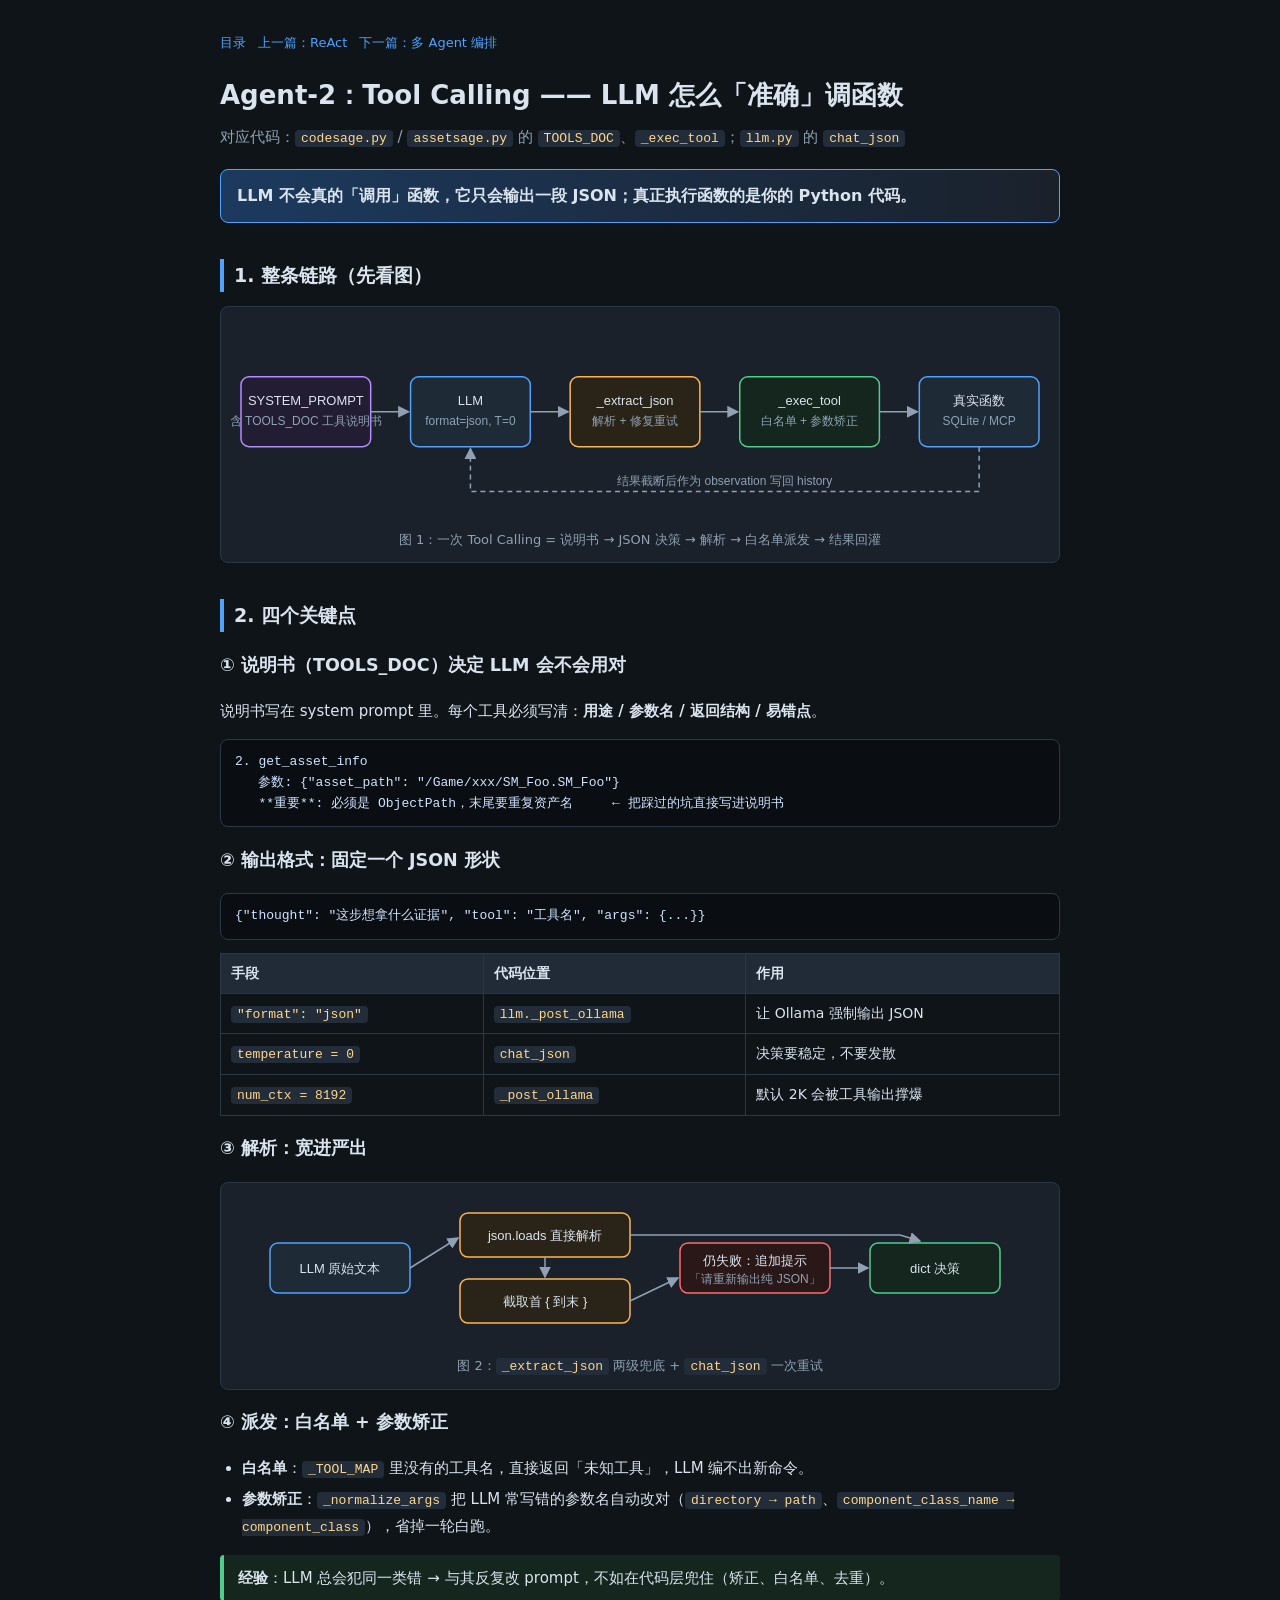
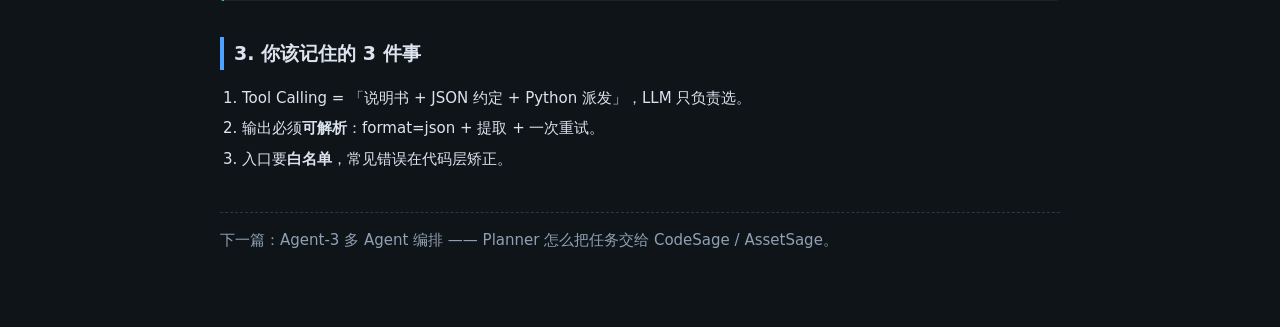
==== perf_sleuth/NotesBook/Agent-2-ToolCalling.html @ 0ec48821 "docs: add HTML study notes (Agent-2..6) with SVG diagrams" ====
<!DOCTYPE html>
<html lang="zh-CN">
<head>
<meta charset="utf-8">
<title>Agent-2：Tool Calling（工具调用）</title>
<link rel="stylesheet" href="notes.css">
</head>
<body>
<div class="wrap">
<div class="nav"><a href="index.html">目录</a><a href="Agent-1-ReAct.md">上一篇：ReAct</a><a href="Agent-3-多Agent编排.html">下一篇：多 Agent 编排</a></div>
<h1>Agent-2：Tool Calling —— LLM 怎么「准确」调函数</h1>
<div class="sub">对应代码：<code>codesage.py</code> / <code>assetsage.py</code> 的 <code>TOOLS_DOC</code>、<code>_exec_tool</code>；<code>llm.py</code> 的 <code>chat_json</code></div>

<div class="oneline">LLM 不会真的「调用」函数，它只会输出一段 JSON；真正执行函数的是你的 Python 代码。</div>

<h2>1. 整条链路（先看图）</h2>
<div class="diagram">
<svg width="820" height="200" viewBox="0 0 820 200">
  <defs><marker id="a2" markerWidth="8" markerHeight="8" refX="7" refY="4" orient="auto"><path d="M0,0 L8,4 L0,8 z" fill="#8fa1b3"/></marker></defs>
  <rect class="boxp" x="10" y="60" width="130" height="70" rx="8"/>
  <text x="75" y="88" text-anchor="middle">SYSTEM_PROMPT</text>
  <text x="75" y="108" text-anchor="middle" class="dim">含 TOOLS_DOC 工具说明书</text>
  <rect class="box" x="180" y="60" width="120" height="70" rx="8"/>
  <text x="240" y="88" text-anchor="middle">LLM</text>
  <text x="240" y="108" text-anchor="middle" class="dim">format=json, T=0</text>
  <rect class="boxo" x="340" y="60" width="130" height="70" rx="8"/>
  <text x="405" y="88" text-anchor="middle">_extract_json</text>
  <text x="405" y="108" text-anchor="middle" class="dim">解析 + 修复重试</text>
  <rect class="boxg" x="510" y="60" width="140" height="70" rx="8"/>
  <text x="580" y="88" text-anchor="middle">_exec_tool</text>
  <text x="580" y="108" text-anchor="middle" class="dim">白名单 + 参数矫正</text>
  <rect class="box" x="690" y="60" width="120" height="70" rx="8"/>
  <text x="750" y="88" text-anchor="middle">真实函数</text>
  <text x="750" y="108" text-anchor="middle" class="dim">SQLite / MCP</text>
  <path class="ln" d="M140,95 L178,95" marker-end="url(#a2)"/>
  <path class="ln" d="M300,95 L338,95" marker-end="url(#a2)"/>
  <path class="ln" d="M470,95 L508,95" marker-end="url(#a2)"/>
  <path class="ln" d="M650,95 L688,95" marker-end="url(#a2)"/>
  <path class="lnd" d="M750,130 L750,175 L240,175 L240,132" marker-end="url(#a2)"/>
  <text x="495" y="168" text-anchor="middle" class="dim">结果截断后作为 observation 写回 history</text>
</svg>
<div class="cap">图 1：一次 Tool Calling = 说明书 → JSON 决策 → 解析 → 白名单派发 → 结果回灌</div>
</div>

<h2>2. 四个关键点</h2>

<h3>① 说明书（TOOLS_DOC）决定 LLM 会不会用对</h3>
<p>说明书写在 system prompt 里。每个工具必须写清：<b>用途 / 参数名 / 返回结构 / 易错点</b>。</p>
<pre>2. get_asset_info
   参数: {"asset_path": "/Game/xxx/SM_Foo.SM_Foo"}
   **重要**: 必须是 ObjectPath，末尾要重复资产名     ← 把踩过的坑直接写进说明书</pre>

<h3>② 输出格式：固定一个 JSON 形状</h3>
<pre>{"thought": "这步想拿什么证据", "tool": "工具名", "args": {...}}</pre>
<table>
<tr><th>手段</th><th>代码位置</th><th>作用</th></tr>
<tr><td><code>"format": "json"</code></td><td><code>llm._post_ollama</code></td><td>让 Ollama 强制输出 JSON</td></tr>
<tr><td><code>temperature = 0</code></td><td><code>chat_json</code></td><td>决策要稳定，不要发散</td></tr>
<tr><td><code>num_ctx = 8192</code></td><td><code>_post_ollama</code></td><td>默认 2K 会被工具输出撑爆</td></tr>
</table>

<h3>③ 解析：宽进严出</h3>
<div class="diagram">
<svg width="760" height="150" viewBox="0 0 760 150">
  <defs><marker id="b2" markerWidth="8" markerHeight="8" refX="7" refY="4" orient="auto"><path d="M0,0 L8,4 L0,8 z" fill="#8fa1b3"/></marker></defs>
  <rect class="box" x="10" y="50" width="140" height="50" rx="8"/><text x="80" y="80" text-anchor="middle">LLM 原始文本</text>
  <rect class="boxo" x="200" y="20" width="170" height="44" rx="8"/><text x="285" y="47" text-anchor="middle">json.loads 直接解析</text>
  <rect class="boxo" x="200" y="86" width="170" height="44" rx="8"/><text x="285" y="113" text-anchor="middle">截取首 { 到末 }</text>
  <rect class="boxr" x="420" y="50" width="150" height="50" rx="8"/><text x="495" y="72" text-anchor="middle">仍失败：追加提示</text><text x="495" y="90" text-anchor="middle" class="dim">「请重新输出纯 JSON」</text>
  <rect class="boxg" x="610" y="50" width="130" height="50" rx="8"/><text x="675" y="80" text-anchor="middle">dict 决策</text>
  <path class="ln" d="M150,75 L198,45" marker-end="url(#b2)"/>
  <path class="ln" d="M285,64 L285,84" marker-end="url(#b2)"/>
  <path class="ln" d="M370,108 L418,85" marker-end="url(#b2)"/>
  <path class="ln" d="M570,75 L608,75" marker-end="url(#b2)"/>
  <path class="ln" d="M370,42 L640,42 L660,48" marker-end="url(#b2)"/>
</svg>
<div class="cap">图 2：<code>_extract_json</code> 两级兜底 + <code>chat_json</code> 一次重试</div>
</div>

<h3>④ 派发：白名单 + 参数矫正</h3>
<ul>
<li><b>白名单</b>：<code>_TOOL_MAP</code> 里没有的工具名，直接返回「未知工具」，LLM 编不出新命令。</li>
<li><b>参数矫正</b>：<code>_normalize_args</code> 把 LLM 常写错的参数名自动改对（<code>directory → path</code>、<code>component_class_name → component_class</code>），省掉一轮白跑。</li>
</ul>

<div class="note good"><b>经验</b>：LLM 总会犯同一类错 → 与其反复改 prompt，不如在代码层兜住（矫正、白名单、去重）。</div>

<h2>3. 你该记住的 3 件事</h2>
<ol>
<li>Tool Calling = 「说明书 + JSON 约定 + Python 派发」，LLM 只负责选。</li>
<li>输出必须<b>可解析</b>：format=json + 提取 + 一次重试。</li>
<li>入口要<b>白名单</b>，常见错误在代码层矫正。</li>
</ol>

<div class="next">下一篇：Agent-3 多 Agent 编排 —— Planner 怎么把任务交给 CodeSage / AssetSage。</div>
</div>
</body>
</html>
---- perf_sleuth/NotesBook/notes.css ----
:root {
  --bg: #0f1419; --card: #1a212b; --line: #2c3745; --text: #dbe4ee; --dim: #8fa1b3;
  --blue: #4da3ff; --green: #4ccf8a; --orange: #ffb454; --red: #ff6b6b; --purple: #b48cff;
}
* { box-sizing: border-box; }
body { margin: 0; background: var(--bg); color: var(--text);
  font: 15px/1.75 "Microsoft YaHei", "PingFang SC", system-ui, sans-serif; }
.wrap { max-width: 880px; margin: 0 auto; padding: 32px 20px 80px; }
h1 { font-size: 26px; margin: 0 0 6px; }
h2 { font-size: 19px; margin: 36px 0 10px; padding-left: 10px; border-left: 4px solid var(--blue); }
.sub { color: var(--dim); margin-bottom: 18px; }
.nav { font-size: 13px; color: var(--dim); margin-bottom: 18px; }
.nav a { color: var(--blue); text-decoration: none; margin-right: 12px; }
.oneline { background: linear-gradient(90deg,#1c3a5e,#1a212b); border: 1px solid var(--blue);
  border-radius: 8px; padding: 12px 16px; font-size: 16px; font-weight: 600; }
.card { background: var(--card); border: 1px solid var(--line); border-radius: 8px; padding: 12px 16px; margin: 12px 0; }
.note { background: #2a2418; border-left: 4px solid var(--orange); padding: 10px 14px; border-radius: 4px; margin: 12px 0; }
.good { border-left-color: var(--green); background: #14261d; }
.bad { border-left-color: var(--red); background: #2a1818; }
code { background: #232d3a; color: #ffd78a; padding: 1px 6px; border-radius: 4px; font-family: Consolas, monospace; font-size: 13px; }
pre { background: #0a0e13; border: 1px solid var(--line); border-radius: 8px; padding: 12px 14px;
  overflow-x: auto; font: 13px/1.6 Consolas, monospace; color: #cfe3ff; }
table { width: 100%; border-collapse: collapse; margin: 10px 0; font-size: 14px; }
th, td { border: 1px solid var(--line); padding: 7px 10px; text-align: left; vertical-align: top; }
th { background: #212b38; }
.diagram { background: var(--card); border: 1px solid var(--line); border-radius: 8px; padding: 10px; margin: 14px 0; text-align: center; }
.diagram svg { max-width: 100%; height: auto; }
.cap { color: var(--dim); font-size: 13px; margin-top: 4px; }
ol, ul { padding-left: 22px; }
li { margin: 4px 0; }
.tag { display: inline-block; font-size: 12px; padding: 1px 8px; border-radius: 10px; margin-right: 6px; }
.t-blue { background: #173556; color: var(--blue); }
.t-green { background: #143a28; color: var(--green); }
.t-orange { background: #43320f; color: var(--orange); }
.next { margin-top: 40px; padding-top: 14px; border-top: 1px dashed var(--line); color: var(--dim); }
/* svg text */
svg text { fill: #dbe4ee; font-family: "Microsoft YaHei", sans-serif; font-size: 13px; }
svg .dim { fill: #8fa1b3; font-size: 12px; }
svg .box { fill: #1f2a37; stroke: #4da3ff; stroke-width: 1.5; }
svg .boxg { fill: #14261d; stroke: #4ccf8a; stroke-width: 1.5; }
svg .boxo { fill: #2a2418; stroke: #ffb454; stroke-width: 1.5; }
svg .boxr { fill: #2a1818; stroke: #ff6b6b; stroke-width: 1.5; }
svg .boxp { fill: #231d33; stroke: #b48cff; stroke-width: 1.5; }
svg .ln { stroke: #8fa1b3; stroke-width: 1.5; fill: none; }
svg .lnd { stroke: #8fa1b3; stroke-width: 1.5; fill: none; stroke-dasharray: 5 4; }
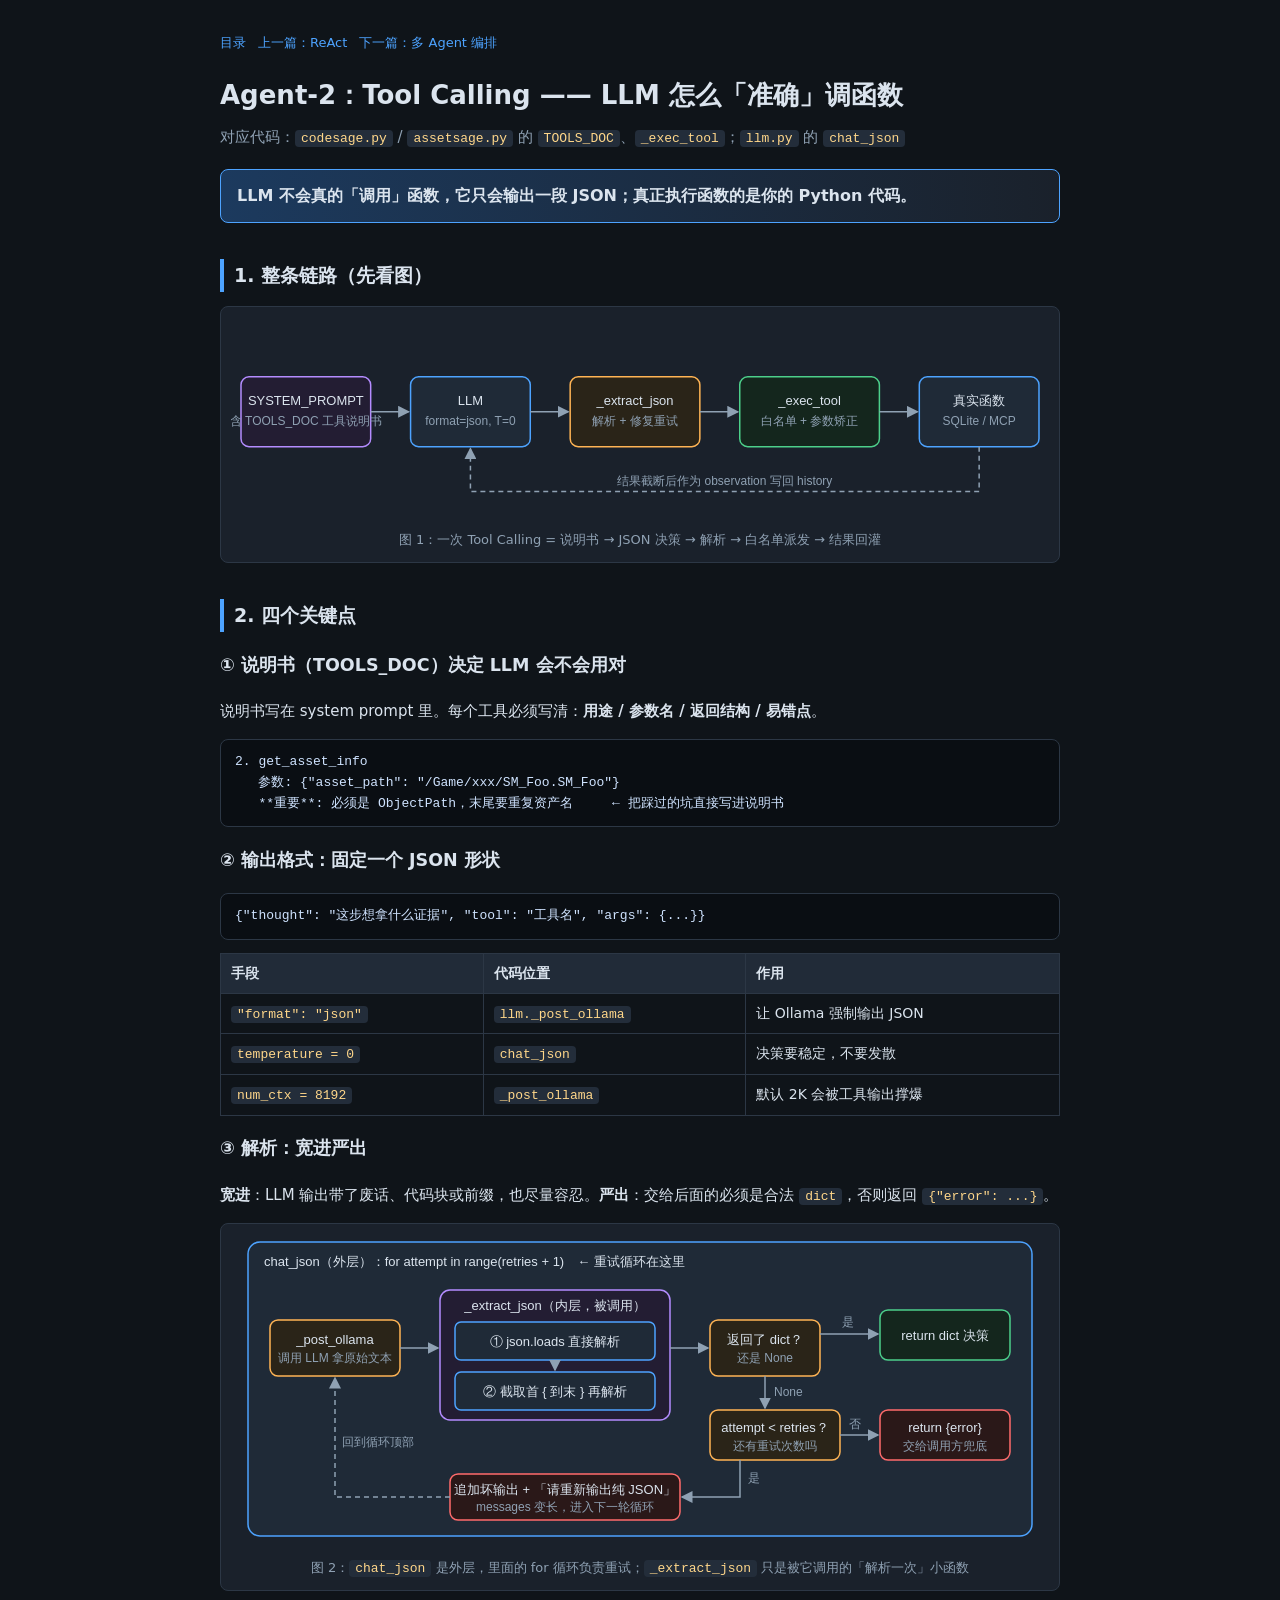
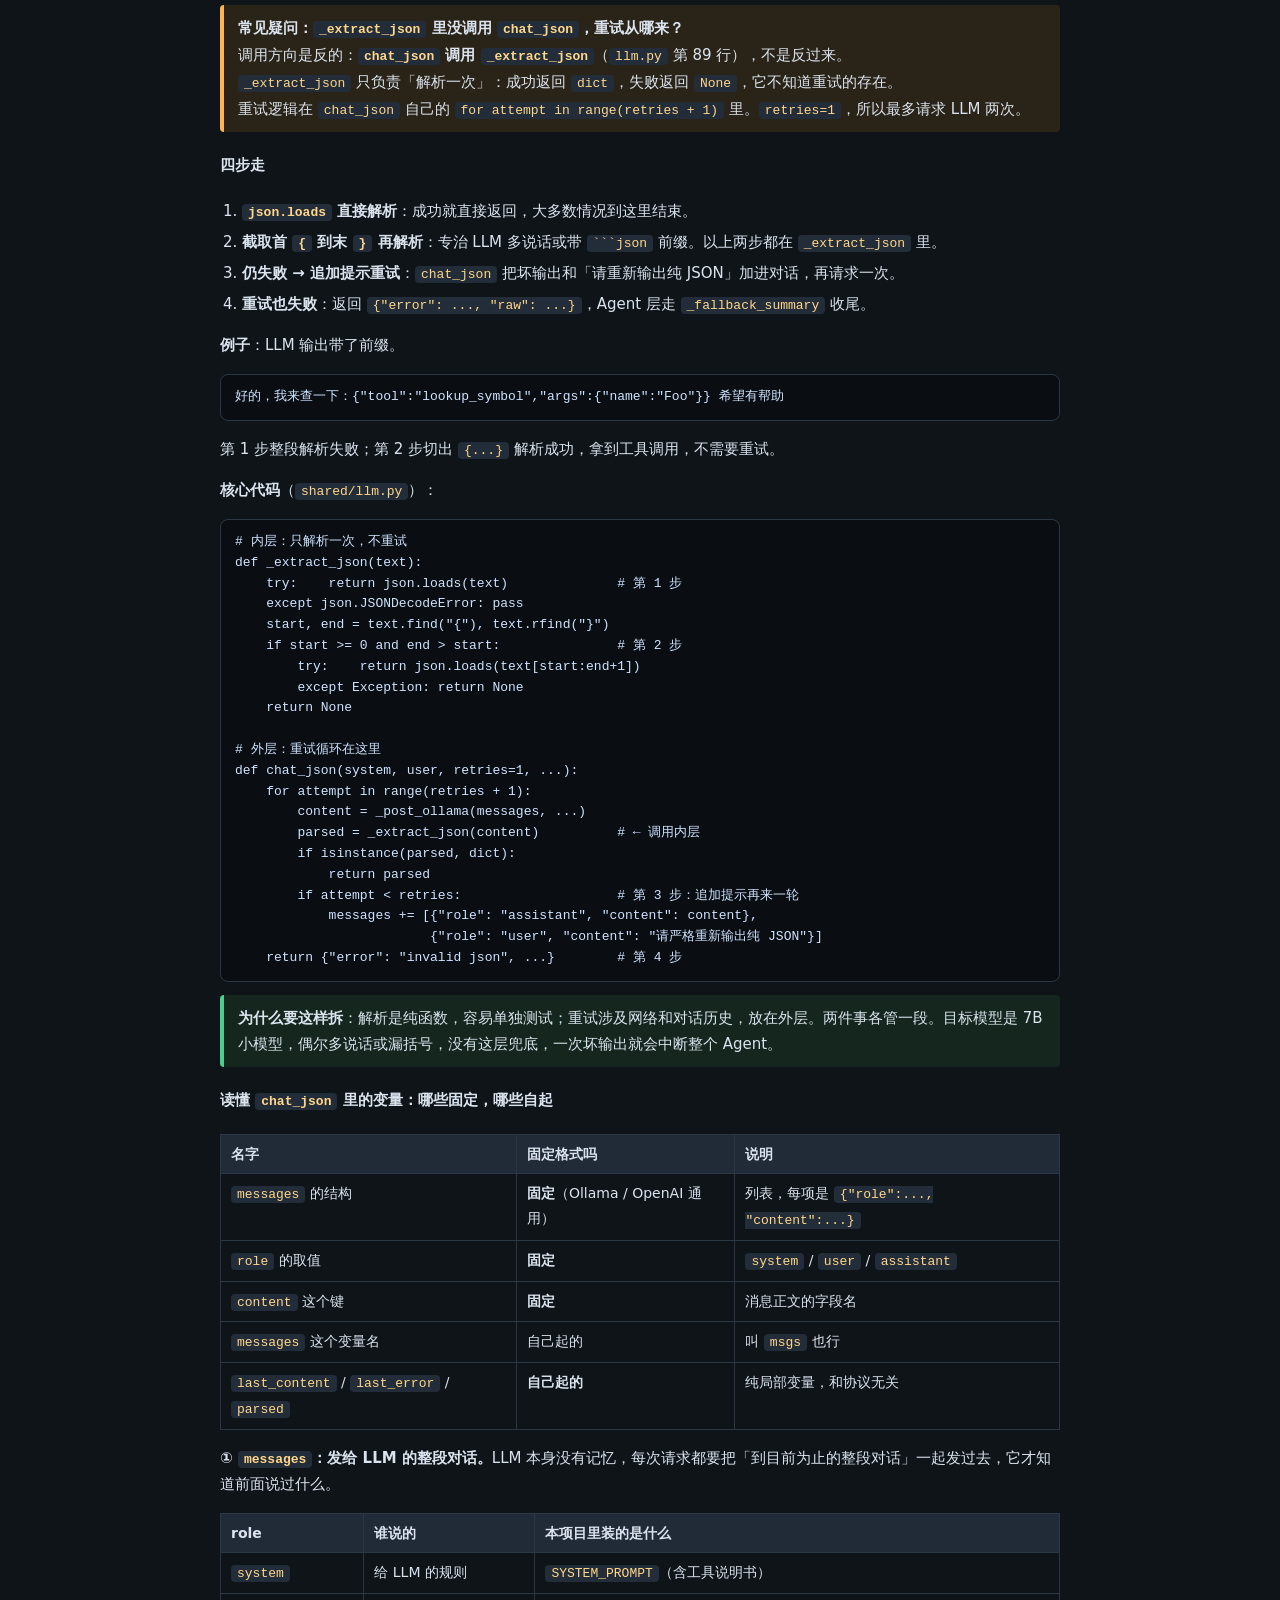
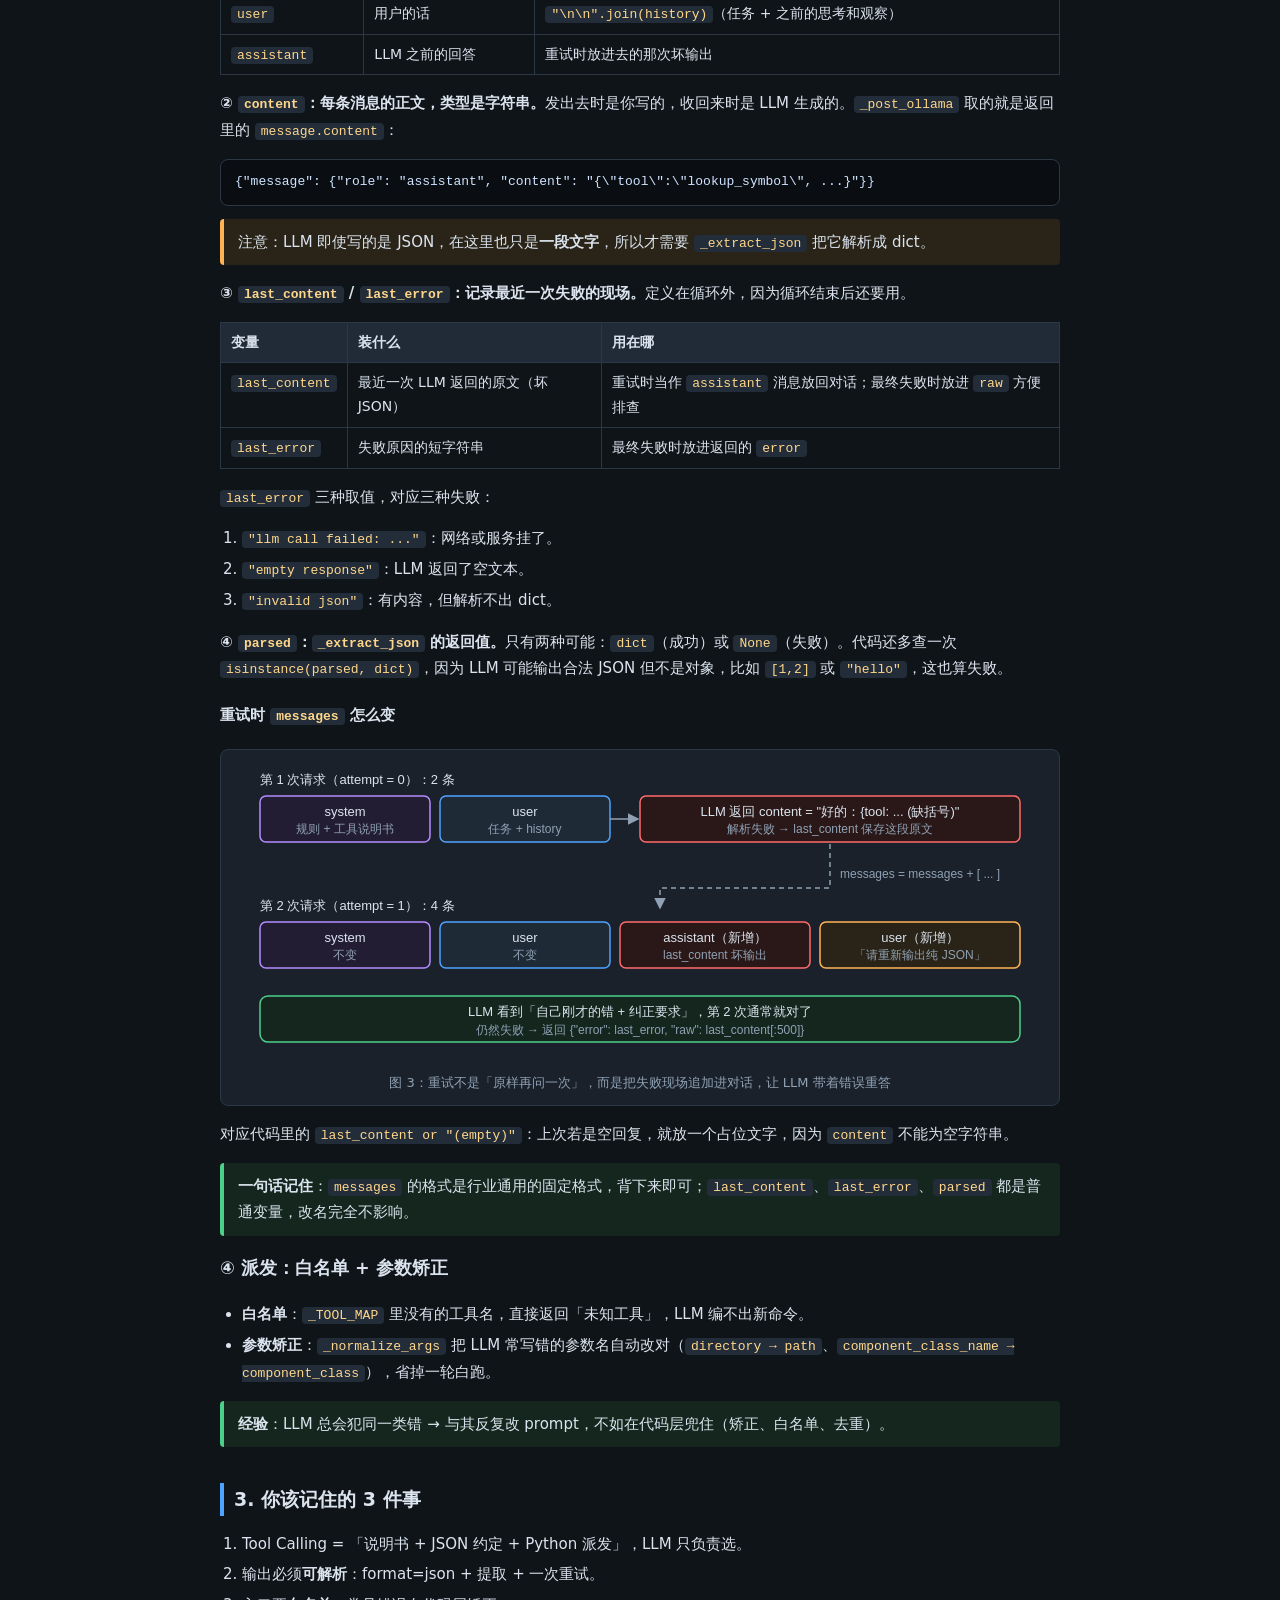
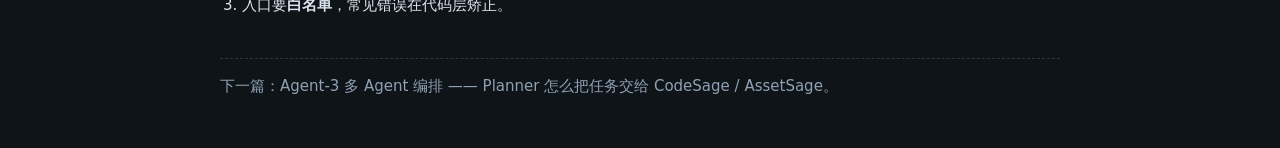
==== commit 7ca57379: "docs(notes): precise State snapshots in Agent-3; fix turn flow to single-expert" ====
--- a/perf_sleuth/NotesBook/Agent-2-ToolCalling.html
+++ b/perf_sleuth/NotesBook/Agent-2-ToolCalling.html
@@ -60,22 +60,157 @@
 </table>
 
 <h3>③ 解析：宽进严出</h3>
+<p><b>宽进</b>：LLM 输出带了废话、代码块或前缀，也尽量容忍。<b>严出</b>：交给后面的必须是合法 <code>dict</code>，否则返回 <code>{"error": ...}</code>。</p>
+
 <div class="diagram">
-<svg width="760" height="150" viewBox="0 0 760 150">
+<svg width="800" height="310" viewBox="0 0 800 310">
   <defs><marker id="b2" markerWidth="8" markerHeight="8" refX="7" refY="4" orient="auto"><path d="M0,0 L8,4 L0,8 z" fill="#8fa1b3"/></marker></defs>
-  <rect class="box" x="10" y="50" width="140" height="50" rx="8"/><text x="80" y="80" text-anchor="middle">LLM 原始文本</text>
-  <rect class="boxo" x="200" y="20" width="170" height="44" rx="8"/><text x="285" y="47" text-anchor="middle">json.loads 直接解析</text>
-  <rect class="boxo" x="200" y="86" width="170" height="44" rx="8"/><text x="285" y="113" text-anchor="middle">截取首 { 到末 }</text>
-  <rect class="boxr" x="420" y="50" width="150" height="50" rx="8"/><text x="495" y="72" text-anchor="middle">仍失败：追加提示</text><text x="495" y="90" text-anchor="middle" class="dim">「请重新输出纯 JSON」</text>
-  <rect class="boxg" x="610" y="50" width="130" height="50" rx="8"/><text x="675" y="80" text-anchor="middle">dict 决策</text>
-  <path class="ln" d="M150,75 L198,45" marker-end="url(#b2)"/>
-  <path class="ln" d="M285,64 L285,84" marker-end="url(#b2)"/>
-  <path class="ln" d="M370,108 L418,85" marker-end="url(#b2)"/>
-  <path class="ln" d="M570,75 L608,75" marker-end="url(#b2)"/>
-  <path class="ln" d="M370,42 L640,42 L660,48" marker-end="url(#b2)"/>
+  <rect class="box" x="8" y="8" width="784" height="294" rx="12"/>
+  <text x="24" y="32">chat_json（外层）：for attempt in range(retries + 1)　← 重试循环在这里</text>
+
+  <rect class="boxo" x="30" y="86" width="130" height="56" rx="8"/>
+  <text x="95" y="110" text-anchor="middle">_post_ollama</text><text x="95" y="128" text-anchor="middle" class="dim">调用 LLM 拿原始文本</text>
+
+  <rect class="boxp" x="200" y="56" width="230" height="130" rx="10"/>
+  <text x="315" y="76" text-anchor="middle">_extract_json（内层，被调用）</text>
+  <rect class="box" x="215" y="88" width="200" height="38" rx="6"/><text x="315" y="112" text-anchor="middle">① json.loads 直接解析</text>
+  <rect class="box" x="215" y="138" width="200" height="38" rx="6"/><text x="315" y="162" text-anchor="middle">② 截取首 { 到末 } 再解析</text>
+  <path class="ln" d="M315,126 L315,136" marker-end="url(#b2)"/>
+
+  <rect class="boxo" x="470" y="86" width="110" height="56" rx="8"/>
+  <text x="525" y="110" text-anchor="middle">返回了 dict？</text><text x="525" y="128" text-anchor="middle" class="dim">还是 None</text>
+
+  <rect class="boxg" x="640" y="76" width="130" height="50" rx="8"/>
+  <text x="705" y="106" text-anchor="middle">return dict 决策</text>
+
+  <rect class="boxo" x="470" y="176" width="130" height="50" rx="8"/>
+  <text x="535" y="198" text-anchor="middle">attempt &lt; retries？</text><text x="535" y="216" text-anchor="middle" class="dim">还有重试次数吗</text>
+
+  <rect class="boxr" x="640" y="176" width="130" height="50" rx="8"/>
+  <text x="705" y="198" text-anchor="middle">return {error}</text><text x="705" y="216" text-anchor="middle" class="dim">交给调用方兜底</text>
+
+  <rect class="boxr" x="210" y="240" width="230" height="46" rx="8"/>
+  <text x="325" y="260" text-anchor="middle">追加坏输出 + 「请重新输出纯 JSON」</text><text x="325" y="277" text-anchor="middle" class="dim">messages 变长，进入下一轮循环</text>
+
+  <path class="ln" d="M160,114 L198,114" marker-end="url(#b2)"/>
+  <path class="ln" d="M430,114 L468,114" marker-end="url(#b2)"/>
+  <path class="ln" d="M580,100 L638,100" marker-end="url(#b2)"/><text x="602" y="92" class="dim">是</text>
+  <path class="ln" d="M525,142 L525,174" marker-end="url(#b2)"/><text x="534" y="162" class="dim">None</text>
+  <path class="ln" d="M600,201 L638,201" marker-end="url(#b2)"/><text x="609" y="194" class="dim">否</text>
+  <path class="ln" d="M500,226 L500,263 L442,263" marker-end="url(#b2)"/><text x="508" y="248" class="dim">是</text>
+  <path class="lnd" d="M210,263 L95,263 L95,144" marker-end="url(#b2)"/><text x="102" y="212" class="dim">回到循环顶部</text>
 </svg>
-<div class="cap">图 2：<code>_extract_json</code> 两级兜底 + <code>chat_json</code> 一次重试</div>
-</div>
+<div class="cap">图 2：<code>chat_json</code> 是外层，里面的 for 循环负责重试；<code>_extract_json</code> 只是被它调用的「解析一次」小函数</div>
+</div>
+
+<div class="note"><b>常见疑问：<code>_extract_json</code> 里没调用 <code>chat_json</code>，重试从哪来？</b><br>
+调用方向是反的：<b><code>chat_json</code> 调用 <code>_extract_json</code></b>（<code>llm.py</code> 第 89 行），不是反过来。<br>
+<code>_extract_json</code> 只负责「解析一次」：成功返回 <code>dict</code>，失败返回 <code>None</code>，它不知道重试的存在。<br>
+重试逻辑在 <code>chat_json</code> 自己的 <code>for attempt in range(retries + 1)</code> 里。<code>retries=1</code>，所以最多请求 LLM 两次。</div>
+
+<h4>四步走</h4>
+<ol>
+<li><b><code>json.loads</code> 直接解析</b>：成功就直接返回，大多数情况到这里结束。</li>
+<li><b>截取首 <code>{</code> 到末 <code>}</code> 再解析</b>：专治 LLM 多说话或带 <code>```json</code> 前缀。以上两步都在 <code>_extract_json</code> 里。</li>
+<li><b>仍失败 → 追加提示重试</b>：<code>chat_json</code> 把坏输出和「请重新输出纯 JSON」加进对话，再请求一次。</li>
+<li><b>重试也失败</b>：返回 <code>{"error": ..., "raw": ...}</code>，Agent 层走 <code>_fallback_summary</code> 收尾。</li>
+</ol>
+
+<p><b>例子</b>：LLM 输出带了前缀。</p>
+<pre>好的，我来查一下：{"tool":"lookup_symbol","args":{"name":"Foo"}} 希望有帮助</pre>
+<p>第 1 步整段解析失败；第 2 步切出 <code>{...}</code> 解析成功，拿到工具调用，不需要重试。</p>
+
+<p><b>核心代码</b>（<code>shared/llm.py</code>）：</p>
+<pre># 内层：只解析一次，不重试
+def _extract_json(text):
+    try:    return json.loads(text)              # 第 1 步
+    except json.JSONDecodeError: pass
+    start, end = text.find("{"), text.rfind("}")
+    if start >= 0 and end > start:               # 第 2 步
+        try:    return json.loads(text[start:end+1])
+        except Exception: return None
+    return None
+
+# 外层：重试循环在这里
+def chat_json(system, user, retries=1, ...):
+    for attempt in range(retries + 1):
+        content = _post_ollama(messages, ...)
+        parsed = _extract_json(content)          # ← 调用内层
+        if isinstance(parsed, dict):
+            return parsed
+        if attempt &lt; retries:                    # 第 3 步：追加提示再来一轮
+            messages += [{"role": "assistant", "content": content},
+                         {"role": "user", "content": "请严格重新输出纯 JSON"}]
+    return {"error": "invalid json", ...}        # 第 4 步</pre>
+
+<div class="note good"><b>为什么要这样拆</b>：解析是纯函数，容易单独测试；重试涉及网络和对话历史，放在外层。两件事各管一段。目标模型是 7B 小模型，偶尔多说话或漏括号，没有这层兜底，一次坏输出就会中断整个 Agent。</div>
+
+<h4>读懂 <code>chat_json</code> 里的变量：哪些固定，哪些自起</h4>
+<table>
+<tr><th>名字</th><th>固定格式吗</th><th>说明</th></tr>
+<tr><td><code>messages</code> 的结构</td><td><b>固定</b>（Ollama / OpenAI 通用）</td><td>列表，每项是 <code>{"role":..., "content":...}</code></td></tr>
+<tr><td><code>role</code> 的取值</td><td><b>固定</b></td><td><code>system</code> / <code>user</code> / <code>assistant</code></td></tr>
+<tr><td><code>content</code> 这个键</td><td><b>固定</b></td><td>消息正文的字段名</td></tr>
+<tr><td><code>messages</code> 这个变量名</td><td>自己起的</td><td>叫 <code>msgs</code> 也行</td></tr>
+<tr><td><code>last_content</code> / <code>last_error</code> / <code>parsed</code></td><td><b>自己起的</b></td><td>纯局部变量，和协议无关</td></tr>
+</table>
+
+<p><b>① <code>messages</code>：发给 LLM 的整段对话。</b>LLM 本身没有记忆，每次请求都要把「到目前为止的整段对话」一起发过去，它才知道前面说过什么。</p>
+<table>
+<tr><th>role</th><th>谁说的</th><th>本项目里装的是什么</th></tr>
+<tr><td><code>system</code></td><td>给 LLM 的规则</td><td><code>SYSTEM_PROMPT</code>（含工具说明书）</td></tr>
+<tr><td><code>user</code></td><td>用户的话</td><td><code>"\n\n".join(history)</code>（任务 + 之前的思考和观察）</td></tr>
+<tr><td><code>assistant</code></td><td>LLM 之前的回答</td><td>重试时放进去的那次坏输出</td></tr>
+</table>
+
+<p><b>② <code>content</code>：每条消息的正文，类型是字符串。</b>发出去时是你写的，收回来时是 LLM 生成的。<code>_post_ollama</code> 取的就是返回里的 <code>message.content</code>：</p>
+<pre>{"message": {"role": "assistant", "content": "{\"tool\":\"lookup_symbol\", ...}"}}</pre>
+<div class="note">注意：LLM 即使写的是 JSON，在这里也只是<b>一段文字</b>，所以才需要 <code>_extract_json</code> 把它解析成 dict。</div>
+
+<p><b>③ <code>last_content</code> / <code>last_error</code>：记录最近一次失败的现场。</b>定义在循环外，因为循环结束后还要用。</p>
+<table>
+<tr><th>变量</th><th>装什么</th><th>用在哪</th></tr>
+<tr><td><code>last_content</code></td><td>最近一次 LLM 返回的原文（坏 JSON）</td><td>重试时当作 <code>assistant</code> 消息放回对话；最终失败时放进 <code>raw</code> 方便排查</td></tr>
+<tr><td><code>last_error</code></td><td>失败原因的短字符串</td><td>最终失败时放进返回的 <code>error</code></td></tr>
+</table>
+<p><code>last_error</code> 三种取值，对应三种失败：</p>
+<ol>
+<li><code>"llm call failed: ..."</code>：网络或服务挂了。</li>
+<li><code>"empty response"</code>：LLM 返回了空文本。</li>
+<li><code>"invalid json"</code>：有内容，但解析不出 dict。</li>
+</ol>
+
+<p><b>④ <code>parsed</code>：<code>_extract_json</code> 的返回值。</b>只有两种可能：<code>dict</code>（成功）或 <code>None</code>（失败）。代码还多查一次 <code>isinstance(parsed, dict)</code>，因为 LLM 可能输出合法 JSON 但不是对象，比如 <code>[1,2]</code> 或 <code>"hello"</code>，这也算失败。</p>
+
+<h4>重试时 <code>messages</code> 怎么变</h4>
+<div class="diagram">
+<svg width="800" height="300" viewBox="0 0 800 300">
+  <defs><marker id="m2" markerWidth="8" markerHeight="8" refX="7" refY="4" orient="auto"><path d="M0,0 L8,4 L0,8 z" fill="#8fa1b3"/></marker></defs>
+
+  <text x="20" y="24">第 1 次请求（attempt = 0）：2 条</text>
+  <rect class="boxp" x="20" y="36" width="170" height="46" rx="6"/><text x="105" y="56" text-anchor="middle">system</text><text x="105" y="73" text-anchor="middle" class="dim">规则 + 工具说明书</text>
+  <rect class="box" x="200" y="36" width="170" height="46" rx="6"/><text x="285" y="56" text-anchor="middle">user</text><text x="285" y="73" text-anchor="middle" class="dim">任务 + history</text>
+  <rect class="boxr" x="400" y="36" width="380" height="46" rx="6"/><text x="590" y="56" text-anchor="middle">LLM 返回 content = "好的：{tool: ...  (缺括号)"</text><text x="590" y="73" text-anchor="middle" class="dim">解析失败 → last_content 保存这段原文</text>
+  <path class="ln" d="M370,59 L398,59" marker-end="url(#m2)"/>
+
+  <path class="lnd" d="M590,84 L590,128 L420,128 L420,148" marker-end="url(#m2)"/>
+  <text x="600" y="118" class="dim">messages = messages + [ ... ]</text>
+
+  <text x="20" y="150">第 2 次请求（attempt = 1）：4 条</text>
+  <rect class="boxp" x="20" y="162" width="170" height="46" rx="6"/><text x="105" y="182" text-anchor="middle">system</text><text x="105" y="199" text-anchor="middle" class="dim">不变</text>
+  <rect class="box" x="200" y="162" width="170" height="46" rx="6"/><text x="285" y="182" text-anchor="middle">user</text><text x="285" y="199" text-anchor="middle" class="dim">不变</text>
+  <rect class="boxr" x="380" y="162" width="190" height="46" rx="6"/><text x="475" y="182" text-anchor="middle">assistant（新增）</text><text x="475" y="199" text-anchor="middle" class="dim">last_content 坏输出</text>
+  <rect class="boxo" x="580" y="162" width="200" height="46" rx="6"/><text x="680" y="182" text-anchor="middle">user（新增）</text><text x="680" y="199" text-anchor="middle" class="dim">「请重新输出纯 JSON」</text>
+
+  <rect class="boxg" x="20" y="236" width="760" height="46" rx="8"/>
+  <text x="400" y="256" text-anchor="middle">LLM 看到「自己刚才的错 + 纠正要求」，第 2 次通常就对了</text>
+  <text x="400" y="274" text-anchor="middle" class="dim">仍然失败 → 返回 {"error": last_error, "raw": last_content[:500]}</text>
+</svg>
+<div class="cap">图 3：重试不是「原样再问一次」，而是把失败现场追加进对话，让 LLM 带着错误重答</div>
+</div>
+<p>对应代码里的 <code>last_content or "(empty)"</code>：上次若是空回复，就放一个占位文字，因为 <code>content</code> 不能为空字符串。</p>
+
+<div class="note good"><b>一句话记住</b>：<code>messages</code> 的格式是行业通用的固定格式，背下来即可；<code>last_content</code>、<code>last_error</code>、<code>parsed</code> 都是普通变量，改名完全不影响。</div>
 
 <h3>④ 派发：白名单 + 参数矫正</h3>
 <ul>
